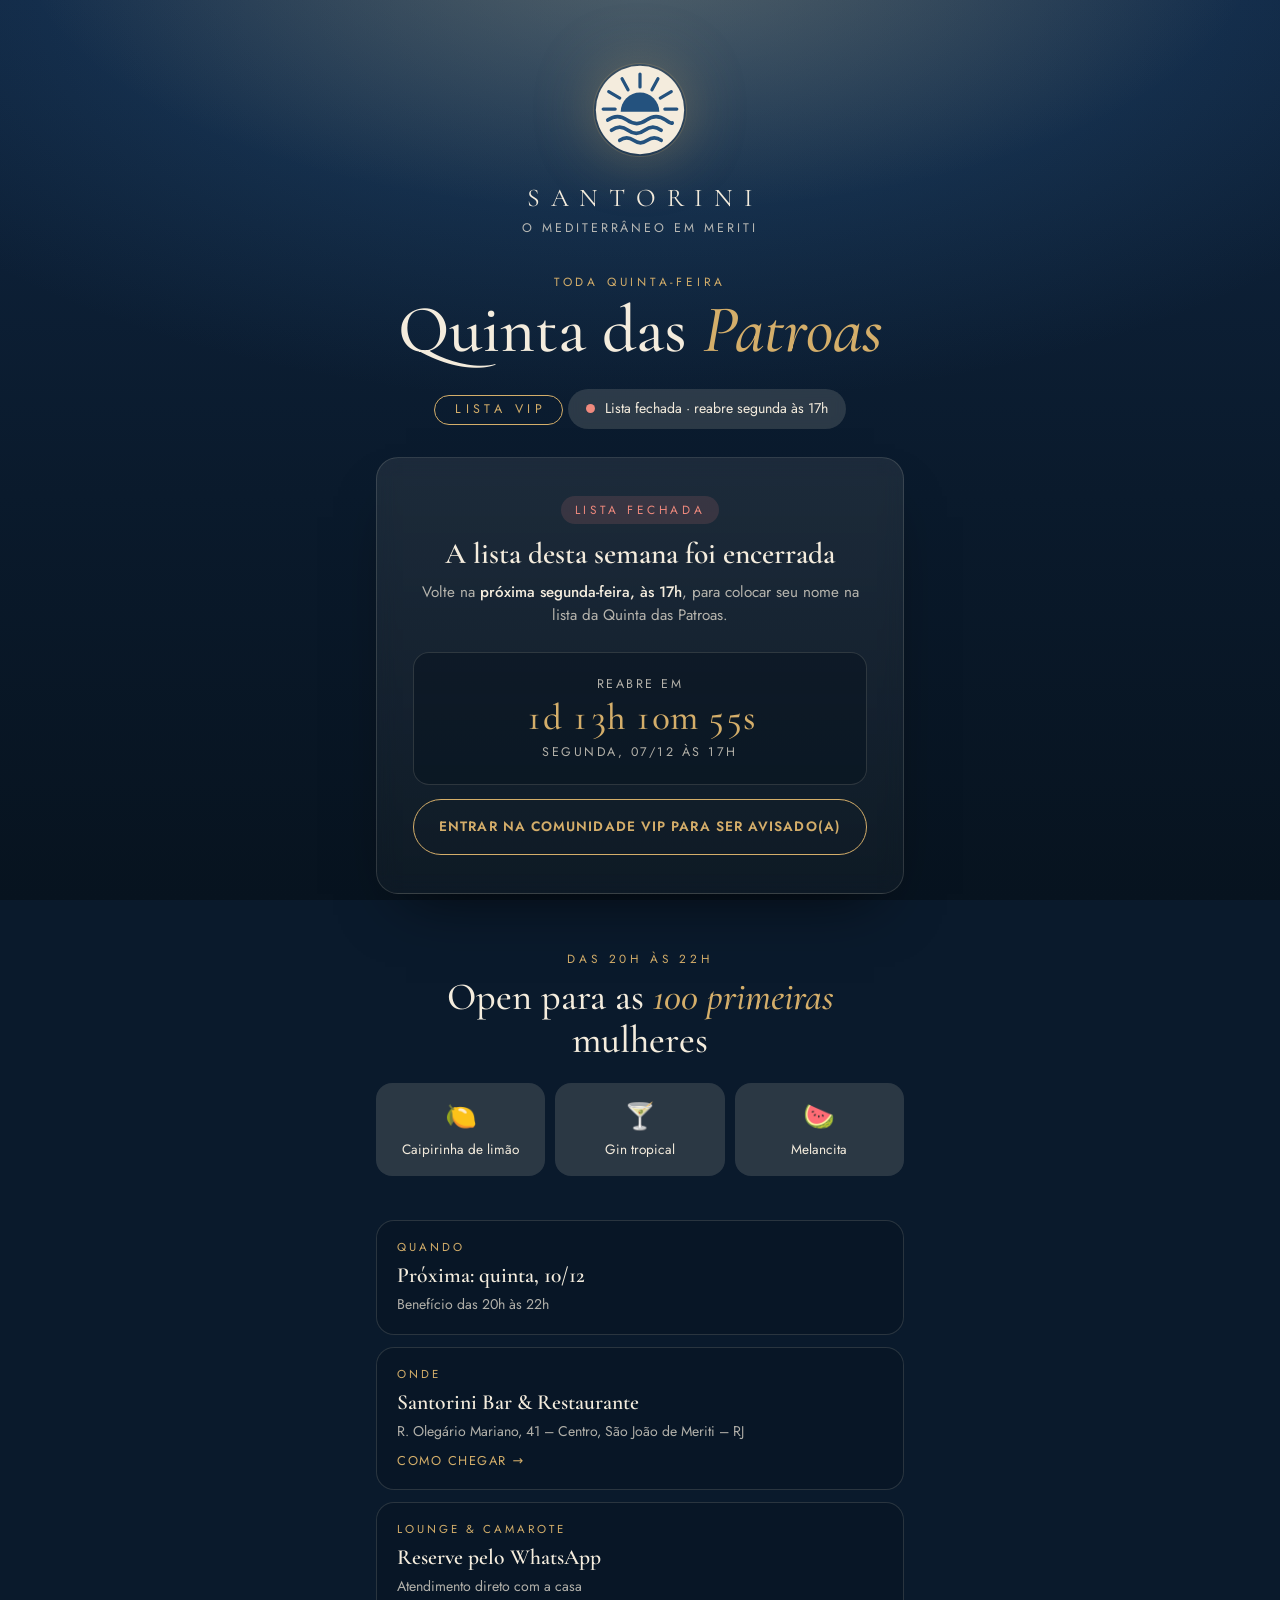
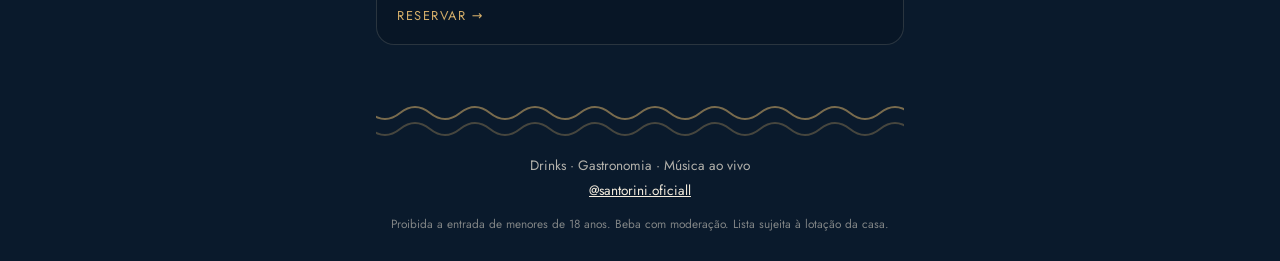
==== public/index.html @ 31199a1c "Landing page da Lista VIP Quinta das Patroas - Página com janela segunda 17h → quinta 19h (horário d" ====
<!doctype html>
<html lang="pt-BR">
<head>
  <meta charset="utf-8">
  <meta name="viewport" content="width=device-width, initial-scale=1, viewport-fit=cover">
  <title>Quinta das Patroas · Lista VIP · Santorini</title>
  <meta name="description" content="Coloque seu nome na Lista VIP da Quinta das Patroas no Santorini – O Mediterrâneo em Meriti. Open de drinks para as 100 primeiras mulheres das 20h às 22h.">
  <meta name="theme-color" content="#0A1A2C">
  <meta property="og:title" content="Quinta das Patroas · Lista VIP · Santorini">
  <meta property="og:description" content="Open de caipirinha, gin tropical e melancita para as 100 primeiras mulheres das 20h às 22h.">
  <meta property="og:type" content="website">
  <link rel="icon" href="assets/emblem.svg" type="image/svg+xml">
  <link rel="preconnect" href="https://fonts.googleapis.com">
  <link rel="preconnect" href="https://fonts.gstatic.com" crossorigin>
  <link href="https://fonts.googleapis.com/css2?family=Cormorant+Garamond:ital,wght@0,500;0,600;1,500;1,600&family=Jost:wght@300;400;500;600&display=swap" rel="stylesheet">
  <link rel="stylesheet" href="styles.css">
</head>
<body>
  <div class="sky" aria-hidden="true"></div>

  <main class="page">
    <!-- HERO -->
    <header class="hero">
      <img class="emblem" src="assets/emblem.svg" alt="Santorini" width="96" height="96">
      <p class="brand">Santorini</p>
      <p class="tagline">O Mediterrâneo em Meriti</p>

      <p class="eyebrow">Toda quinta-feira</p>
      <h1 class="title">Quinta das <em>Patroas</em></h1>
      <p class="subtitle">Lista VIP</p>

      <div class="status" id="status" data-state="loading" role="status" aria-live="polite">
        <span class="status-dot"></span>
        <span class="status-text" id="statusText">Verificando a lista…</span>
      </div>
    </header>

    <!-- CARD PRINCIPAL -->
    <section class="card" aria-labelledby="cardTitle">

      <!-- Lista aberta -->
      <div class="panel" id="panelOpen" hidden>
        <h2 class="card-title" id="cardTitle">Coloque seu nome na lista</h2>
        <p class="card-lead">Válido para <strong id="eventDateOpen">quinta-feira</strong>. Lista fecha <strong>quinta às 19h</strong>.</p>

        <form id="form" novalidate>
          <label class="field">
            <span>Nome completo</span>
            <input type="text" name="nome" id="nome" autocomplete="name" required minlength="5" maxlength="80" placeholder="Como está no seu documento">
            <small class="error" data-for="nome"></small>
          </label>

          <label class="field">
            <span>WhatsApp</span>
            <input type="tel" name="whatsapp" id="whatsapp" autocomplete="tel-national" inputmode="numeric" required placeholder="(21) 99999-9999">
            <small class="error" data-for="whatsapp"></small>
          </label>

          <label class="field">
            <span>Instagram <i>(opcional)</i></span>
            <input type="text" name="instagram" id="instagram" autocomplete="off" maxlength="40" placeholder="@seuperfil">
          </label>

          <fieldset class="field group">
            <legend>Vai levar acompanhante?</legend>
            <div class="seg">
              <label><input type="radio" name="acomp" value="nao" checked><span>Não, vou só</span></label>
              <label><input type="radio" name="acomp" value="sim"><span>Sim, vou levar</span></label>
            </div>
          </fieldset>

          <div class="acomp" id="acompBox" hidden>
            <div class="stepper-row">
              <span class="stepper-label">Quantos acompanhantes?</span>
              <div class="stepper">
                <button type="button" id="menos" aria-label="Diminuir">−</button>
                <output id="qtd" aria-live="polite">1</output>
                <button type="button" id="mais" aria-label="Aumentar">+</button>
              </div>
            </div>
            <p class="hint"><strong>Cada pessoa entra com o próprio nome na lista.</strong> Cadastre o nome completo de cada acompanhante — e, se puder, o WhatsApp de cada uma para a gente confirmar presença. É isso que garante o lugar de todo mundo na porta.</p>
            <div id="acompList"></div>
          </div>

          <label class="check">
            <input type="checkbox" name="maior" id="maior" required>
            <span>Tenho 18 anos ou mais e vou apresentar documento com foto na entrada.</span>
          </label>
          <small class="error" data-for="maior"></small>

          <!-- honeypot anti-robô -->
          <input type="text" name="empresa" id="empresa" tabindex="-1" autocomplete="off" class="hp" aria-hidden="true">

          <button type="submit" class="btn" id="submitBtn">
            <span class="btn-label">Quero meu nome na lista</span>
          </button>
          <p class="form-msg" id="formMsg" role="alert"></p>
        </form>

        <p class="countdown-line">Lista fecha em <span class="countdown" id="countdownOpen">--</span></p>
      </div>

      <!-- Sucesso -->
      <div class="panel" id="panelSuccess" hidden>
        <div class="seal" aria-hidden="true">✓</div>
        <h2 class="card-title">Seu nome está na lista!</h2>
        <p class="card-lead"><strong id="successName"></strong>, te esperamos na <strong id="eventDateSuccess">quinta-feira</strong>.</p>
        <div class="names" id="successList" hidden>
          <p class="names-title">Nomes confirmados</p>
          <ol id="successNames"></ol>
        </div>
        <a class="btn" id="shareBtn" href="#" target="_blank" rel="noopener" hidden>Avisar acompanhantes no WhatsApp</a>
        <ul class="notes">
          <li>Apresente <strong>documento oficial com foto</strong> na entrada.</li>
          <li>Open de drinks para as <strong>100 primeiras mulheres</strong> que chegarem <strong>das 20h às 22h</strong>.</li>
          <li>Chegue cedo — o benefício acaba quando as 100 primeiras entram.</li>
        </ul>
        <a class="btn btn-ghost" id="vipLink" href="#" target="_blank" rel="noopener">Entrar na Comunidade VIP</a>
      </div>

      <!-- Lista fechada -->
      <div class="panel" id="panelClosed" hidden>
        <p class="closed-badge">Lista fechada</p>
        <h2 class="card-title">A lista desta semana foi encerrada</h2>
        <p class="card-lead">Volte na <strong>próxima segunda-feira, às 17h</strong>, para colocar seu nome na lista da Quinta das Patroas.</p>
        <div class="reopen">
          <span class="reopen-label">Reabre em</span>
          <span class="countdown countdown-big" id="countdownClosed">--</span>
          <span class="reopen-date" id="reopenDate"></span>
        </div>
        <a class="btn btn-ghost" id="vipLinkClosed" href="#" target="_blank" rel="noopener">Entrar na Comunidade VIP para ser avisado(a)</a>
      </div>
    </section>

    <!-- BENEFÍCIO -->
    <section class="perk" aria-labelledby="perkTitle">
      <p class="eyebrow">Das 20h às 22h</p>
      <h2 class="section-title" id="perkTitle">Open para as <em>100 primeiras</em> mulheres</h2>
      <ul class="drinks">
        <li><span class="drink-icon" aria-hidden="true">🍋</span><span>Caipirinha de limão</span></li>
        <li><span class="drink-icon" aria-hidden="true">🍸</span><span>Gin tropical</span></li>
        <li><span class="drink-icon" aria-hidden="true">🍉</span><span>Melancita</span></li>
      </ul>
    </section>

    <!-- INFORMAÇÕES -->
    <section class="info" aria-label="Informações do evento">
      <div class="info-item">
        <span class="info-label">Quando</span>
        <span class="info-value" id="eventDateInfo">Quinta-feira</span>
        <span class="info-sub">Benefício das 20h às 22h</span>
      </div>
      <a class="info-item" id="mapLink" href="#" target="_blank" rel="noopener">
        <span class="info-label">Onde</span>
        <span class="info-value">Santorini Bar &amp; Restaurante</span>
        <span class="info-sub" id="addressText"></span>
        <span class="info-cta">Como chegar →</span>
      </a>
      <a class="info-item" id="reservaLink" href="#" target="_blank" rel="noopener">
        <span class="info-label">Lounge &amp; Camarote</span>
        <span class="info-value">Reserve pelo WhatsApp</span>
        <span class="info-sub">Atendimento direto com a casa</span>
        <span class="info-cta">Reservar →</span>
      </a>
    </section>

    <footer class="footer">
      <div class="waves" aria-hidden="true"></div>
      <p>Drinks · Gastronomia · Música ao vivo</p>
      <p><a id="igLink" href="#" target="_blank" rel="noopener">@santorini.oficiall</a></p>
      <p class="fine">Proibida a entrada de menores de 18 anos. Beba com moderação. Lista sujeita à lotação da casa.</p>
    </footer>
  </main>

  <script src="config.js"></script>
  <script src="script.js"></script>
</body>
</html>
---- public/styles.css ----
:root {
  --night: #0A1A2C;
  --night-2: #0F2540;
  --aegean: #24527E;
  --aegean-light: #3E78AE;
  --sand: #F4ECDD;
  --sand-dim: rgba(244, 236, 221, 0.72);
  --sand-faint: rgba(244, 236, 221, 0.14);
  --gold: #D4AE6A;
  --gold-soft: rgba(212, 174, 106, 0.18);
  --danger: #F08A7E;
  --ok: #8FD3A8;
  --radius: 22px;
  --serif: "Cormorant Garamond", Georgia, serif;
  --sans: "Jost", system-ui, -apple-system, Segoe UI, sans-serif;
}

* { box-sizing: border-box; }
html { -webkit-text-size-adjust: 100%; }
body {
  margin: 0;
  min-height: 100vh;
  background: var(--night);
  color: var(--sand);
  font-family: var(--sans);
  font-weight: 400;
  line-height: 1.55;
  overflow-x: hidden;
}

/* Céu noturno com o "sol" de Santorini ao fundo */
.sky {
  position: fixed;
  inset: 0;
  z-index: -1;
  background:
    radial-gradient(ellipse 70% 45% at 50% -8%, rgba(212, 174, 106, 0.30), transparent 70%),
    radial-gradient(ellipse 90% 60% at 50% 0%, rgba(62, 120, 174, 0.35), transparent 75%),
    linear-gradient(180deg, var(--night-2) 0%, var(--night) 55%, #07131F 100%);
}

.page {
  width: 100%;
  max-width: 560px;
  margin: 0 auto;
  padding: 40px 16px 24px;
}

/* HERO */
.hero { text-align: center; }
.emblem {
  width: 92px; height: 92px;
  border-radius: 50%;
  box-shadow: 0 0 0 1px var(--gold-soft), 0 0 60px rgba(212, 174, 106, 0.35);
  animation: rise 1.2s ease-out both;
}
.brand {
  margin: 14px 0 0;
  font-family: var(--serif);
  font-size: 1.6rem;
  letter-spacing: 0.42em;
  text-transform: uppercase;
  padding-left: 0.42em;
}
.tagline {
  margin: 2px 0 34px;
  font-size: 0.78rem;
  letter-spacing: 0.24em;
  text-transform: uppercase;
  color: var(--sand-dim);
}
.eyebrow {
  margin: 0;
  font-size: 0.74rem;
  letter-spacing: 0.32em;
  text-transform: uppercase;
  color: var(--gold);
}
.title {
  margin: 6px 0 0;
  font-family: var(--serif);
  font-weight: 500;
  font-size: clamp(2.8rem, 12vw, 4.2rem);
  line-height: 0.98;
}
.title em, .section-title em {
  font-style: italic;
  color: var(--gold);
}
.subtitle {
  display: inline-block;
  margin: 14px 0 0;
  padding: 4px 16px;
  border: 1px solid var(--gold);
  border-radius: 999px;
  font-size: 0.78rem;
  letter-spacing: 0.36em;
  text-transform: uppercase;
  padding-left: calc(16px + 0.36em);
  color: var(--gold);
}

.status {
  display: inline-flex;
  align-items: center;
  gap: 10px;
  margin-top: 26px;
  padding: 9px 18px;
  border-radius: 999px;
  background: var(--sand-faint);
  font-size: 0.88rem;
  backdrop-filter: blur(6px);
}
.status-dot {
  width: 9px; height: 9px;
  border-radius: 50%;
  background: var(--sand-dim);
}
.status[data-state="open"] .status-dot { background: var(--ok); box-shadow: 0 0 0 0 rgba(143,211,168,.6); animation: pulse 2s infinite; }
.status[data-state="closed"] .status-dot { background: var(--danger); }

/* CARD */
.card {
  margin-top: 28px;
  padding: 30px 22px;
  border-radius: var(--radius);
  background: linear-gradient(180deg, rgba(244, 236, 221, 0.08), rgba(244, 236, 221, 0.03));
  border: 1px solid var(--sand-faint);
  box-shadow: 0 30px 60px -30px rgba(0, 0, 0, 0.7);
  backdrop-filter: blur(10px);
}
.panel { animation: fade .45s ease both; }
.card-title {
  margin: 0;
  font-family: var(--serif);
  font-weight: 600;
  font-size: 1.85rem;
  line-height: 1.1;
  text-align: center;
}
.card-lead {
  margin: 10px 0 24px;
  text-align: center;
  color: var(--sand-dim);
  font-size: 0.95rem;
}
.card-lead strong { color: var(--sand); font-weight: 500; }

.field { display: block; margin-bottom: 16px; }
.field > span {
  display: block;
  margin-bottom: 6px;
  font-size: 0.74rem;
  letter-spacing: 0.18em;
  text-transform: uppercase;
  color: var(--sand-dim);
}
.field i { font-style: normal; text-transform: none; letter-spacing: 0; opacity: .7; }
.field input {
  width: 100%;
  padding: 14px 16px;
  border-radius: 14px;
  border: 1px solid rgba(244, 236, 221, 0.22);
  background: rgba(7, 19, 31, 0.55);
  color: var(--sand);
  font: inherit;
  font-size: 1rem;
  transition: border-color .2s, box-shadow .2s;
}
.field input::placeholder { color: rgba(244, 236, 221, 0.35); }
.field input:focus {
  outline: none;
  border-color: var(--gold);
  box-shadow: 0 0 0 3px var(--gold-soft);
}
.field input[aria-invalid="true"] { border-color: var(--danger); }

.check {
  display: flex;
  gap: 12px;
  align-items: flex-start;
  margin: 6px 0 4px;
  font-size: 0.88rem;
  color: var(--sand-dim);
  cursor: pointer;
}
.check input {
  flex: none;
  width: 20px; height: 20px;
  margin-top: 2px;
  accent-color: var(--gold);
}
.error { display: block; min-height: 1em; margin-top: 4px; font-size: 0.8rem; color: var(--danger); }
.hp { position: absolute; left: -9999px; width: 1px; height: 1px; opacity: 0; }

.btn {
  display: flex;
  align-items: center;
  justify-content: center;
  width: 100%;
  min-height: 56px;
  margin-top: 14px;
  padding: 14px 20px;
  border: 0;
  border-radius: 999px;
  background: linear-gradient(135deg, #E6C78C, var(--gold) 55%, #B98F48);
  color: var(--night);
  font: inherit;
  font-weight: 600;
  font-size: 0.92rem;
  letter-spacing: 0.16em;
  text-transform: uppercase;
  text-decoration: none;
  text-align: center;
  cursor: pointer;
  box-shadow: 0 14px 30px -12px rgba(212, 174, 106, 0.7);
  transition: transform .15s, filter .2s;
}
.btn:hover { filter: brightness(1.06); }
.btn:active { transform: scale(.98); }
.btn[disabled] { opacity: .6; cursor: progress; }
.btn-ghost {
  background: transparent;
  color: var(--gold);
  border: 1px solid var(--gold);
  box-shadow: none;
  letter-spacing: 0.08em;
  font-size: 0.85rem;
}
.form-msg { min-height: 1.2em; margin: 12px 0 0; text-align: center; font-size: 0.9rem; color: var(--danger); }

.countdown-line {
  margin: 22px 0 0;
  text-align: center;
  font-size: 0.82rem;
  color: var(--sand-dim);
}
.countdown { font-variant-numeric: tabular-nums; color: var(--sand); font-weight: 500; }

/* Sucesso */
.seal {
  width: 64px; height: 64px;
  margin: 0 auto 16px;
  display: grid; place-items: center;
  border-radius: 50%;
  background: var(--gold);
  color: var(--night);
  font-size: 1.8rem;
  font-weight: 600;
  box-shadow: 0 0 40px rgba(212, 174, 106, .5);
}
.notes { margin: 0 0 10px; padding: 0; list-style: none; }
.notes li {
  position: relative;
  padding: 10px 0 10px 26px;
  border-top: 1px solid var(--sand-faint);
  font-size: 0.92rem;
  color: var(--sand-dim);
}
.notes li::before { content: "✦"; position: absolute; left: 2px; color: var(--gold); }
.notes strong { color: var(--sand); font-weight: 500; }

/* Fechada */
.closed-badge {
  width: max-content;
  margin: 0 auto 14px;
  padding: 5px 14px;
  border-radius: 999px;
  background: rgba(240, 138, 126, 0.14);
  color: var(--danger);
  font-size: 0.74rem;
  letter-spacing: 0.3em;
  text-transform: uppercase;
}
.reopen {
  display: grid;
  gap: 4px;
  justify-items: center;
  margin: 0 0 10px;
  padding: 22px 12px;
  border-radius: 16px;
  background: rgba(7, 19, 31, 0.5);
  border: 1px solid var(--sand-faint);
}
.reopen-label, .reopen-date { font-size: 0.78rem; letter-spacing: 0.2em; text-transform: uppercase; color: var(--sand-dim); }
.countdown-big { font-family: var(--serif); font-size: 2.3rem; line-height: 1.1; color: var(--gold); }

/* BENEFÍCIO */
.perk { margin-top: 56px; text-align: center; }
.section-title {
  margin: 8px 0 22px;
  font-family: var(--serif);
  font-weight: 500;
  font-size: clamp(1.9rem, 7.5vw, 2.4rem);
  line-height: 1.1;
}
.drinks {
  display: grid;
  grid-template-columns: repeat(3, 1fr);
  gap: 10px;
  margin: 0;
  padding: 0;
  list-style: none;
}
.drinks li {
  display: grid;
  gap: 8px;
  justify-items: center;
  padding: 18px 8px;
  border-radius: 16px;
  background: var(--sand-faint);
  font-size: 0.85rem;
  line-height: 1.25;
}
.drink-icon { font-size: 1.6rem; }

/* INFO */
.info { display: grid; gap: 12px; margin-top: 44px; }
.info-item {
  display: grid;
  gap: 2px;
  padding: 18px 20px;
  border-radius: 18px;
  border: 1px solid var(--sand-faint);
  background: rgba(7, 19, 31, 0.4);
  color: inherit;
  text-decoration: none;
  transition: border-color .2s;
}
a.info-item:hover { border-color: var(--gold); }
.info-label { font-size: 0.72rem; letter-spacing: 0.26em; text-transform: uppercase; color: var(--gold); }
.info-value { font-family: var(--serif); font-size: 1.35rem; font-weight: 600; }
.info-sub { font-size: 0.88rem; color: var(--sand-dim); }
.info-cta { margin-top: 6px; font-size: 0.8rem; letter-spacing: 0.12em; text-transform: uppercase; color: var(--gold); }

/* FOOTER */
.footer {
  margin-top: 56px;
  text-align: center;
  font-size: 0.85rem;
  color: var(--sand-dim);
}
.footer p { margin: 4px 0; }
.footer a { color: var(--sand); }
.footer .fine { margin-top: 14px; font-size: 0.74rem; opacity: .7; }
.waves {
  height: 36px;
  margin-bottom: 18px;
  background: url("data:image/svg+xml,%3Csvg xmlns='http://www.w3.org/2000/svg' width='120' height='36' viewBox='0 0 120 36'%3E%3Cg fill='none' stroke='%23D4AE6A' stroke-opacity='.55' stroke-width='2' stroke-linecap='round'%3E%3Cpath d='M0 12c10-8 20-8 30 0s20 8 30 0 20-8 30 0 20 8 30 0'/%3E%3Cpath d='M0 28c10-8 20-8 30 0s20 8 30 0 20-8 30 0 20 8 30 0' stroke-opacity='.3'/%3E%3C/g%3E%3C/svg%3E") repeat-x center / 120px 36px;
}

@keyframes rise { from { opacity: 0; transform: translateY(14px); } to { opacity: 1; transform: none; } }
@keyframes fade { from { opacity: 0; transform: translateY(6px); } to { opacity: 1; transform: none; } }
@keyframes pulse {
  0% { box-shadow: 0 0 0 0 rgba(143, 211, 168, .6); }
  70% { box-shadow: 0 0 0 9px rgba(143, 211, 168, 0); }
  100% { box-shadow: 0 0 0 0 rgba(143, 211, 168, 0); }
}
@media (prefers-reduced-motion: reduce) {
  *, *::before, *::after { animation: none !important; transition: none !important; }
}
@media (min-width: 600px) {
  .page { padding-top: 64px; }
  .card { padding: 38px 36px; }
}

/* Acompanhantes */
.group { border: 0; padding: 0; margin: 4px 0 16px; }
.group legend {
  padding: 0; margin-bottom: 8px;
  font-size: 0.74rem; letter-spacing: 0.18em; text-transform: uppercase; color: var(--sand-dim);
}
.seg { display: grid; grid-template-columns: 1fr 1fr; gap: 8px; }
.seg label { position: relative; cursor: pointer; }
.seg input { position: absolute; opacity: 0; inset: 0; }
.seg span {
  display: block; padding: 13px 10px; text-align: center;
  border-radius: 14px; border: 1px solid rgba(244, 236, 221, 0.22);
  background: rgba(7, 19, 31, 0.55); font-size: 0.92rem; transition: all .2s;
}
.seg input:checked + span { border-color: var(--gold); background: var(--gold-soft); color: var(--gold); }
.seg input:focus-visible + span { box-shadow: 0 0 0 3px var(--gold-soft); }

.acomp { margin: 0 0 12px; padding: 18px 16px 4px; border-radius: 16px; border: 1px dashed rgba(212, 174, 106, 0.45); animation: fade .35s ease both; }
.stepper-row { display: flex; align-items: center; justify-content: space-between; gap: 12px; }
.stepper-label { font-size: 0.9rem; }
.stepper { display: flex; align-items: center; gap: 4px; }
.stepper button {
  width: 40px; height: 40px; border-radius: 50%;
  border: 1px solid var(--gold); background: transparent; color: var(--gold);
  font-size: 1.3rem; line-height: 1; cursor: pointer;
}
.stepper button:disabled { opacity: .3; cursor: default; }
.stepper output { min-width: 32px; text-align: center; font-family: var(--serif); font-size: 1.6rem; }
.hint { margin: 14px 0 16px; font-size: 0.85rem; color: var(--sand-dim); }
.hint strong { color: var(--gold); font-weight: 500; }
.guest { padding-top: 14px; border-top: 1px solid var(--sand-faint); }
.guest-title { margin: 0 0 10px; font-family: var(--serif); font-size: 1.15rem; color: var(--gold); }

.names { margin: 0 0 18px; padding: 14px 18px; border-radius: 14px; background: rgba(7, 19, 31, 0.5); }
.names-title { margin: 0 0 6px; font-size: 0.72rem; letter-spacing: 0.24em; text-transform: uppercase; color: var(--gold); }
.names ol { margin: 0; padding-left: 20px; }
.names li { padding: 2px 0; }
#shareBtn { margin: 0 0 18px; }
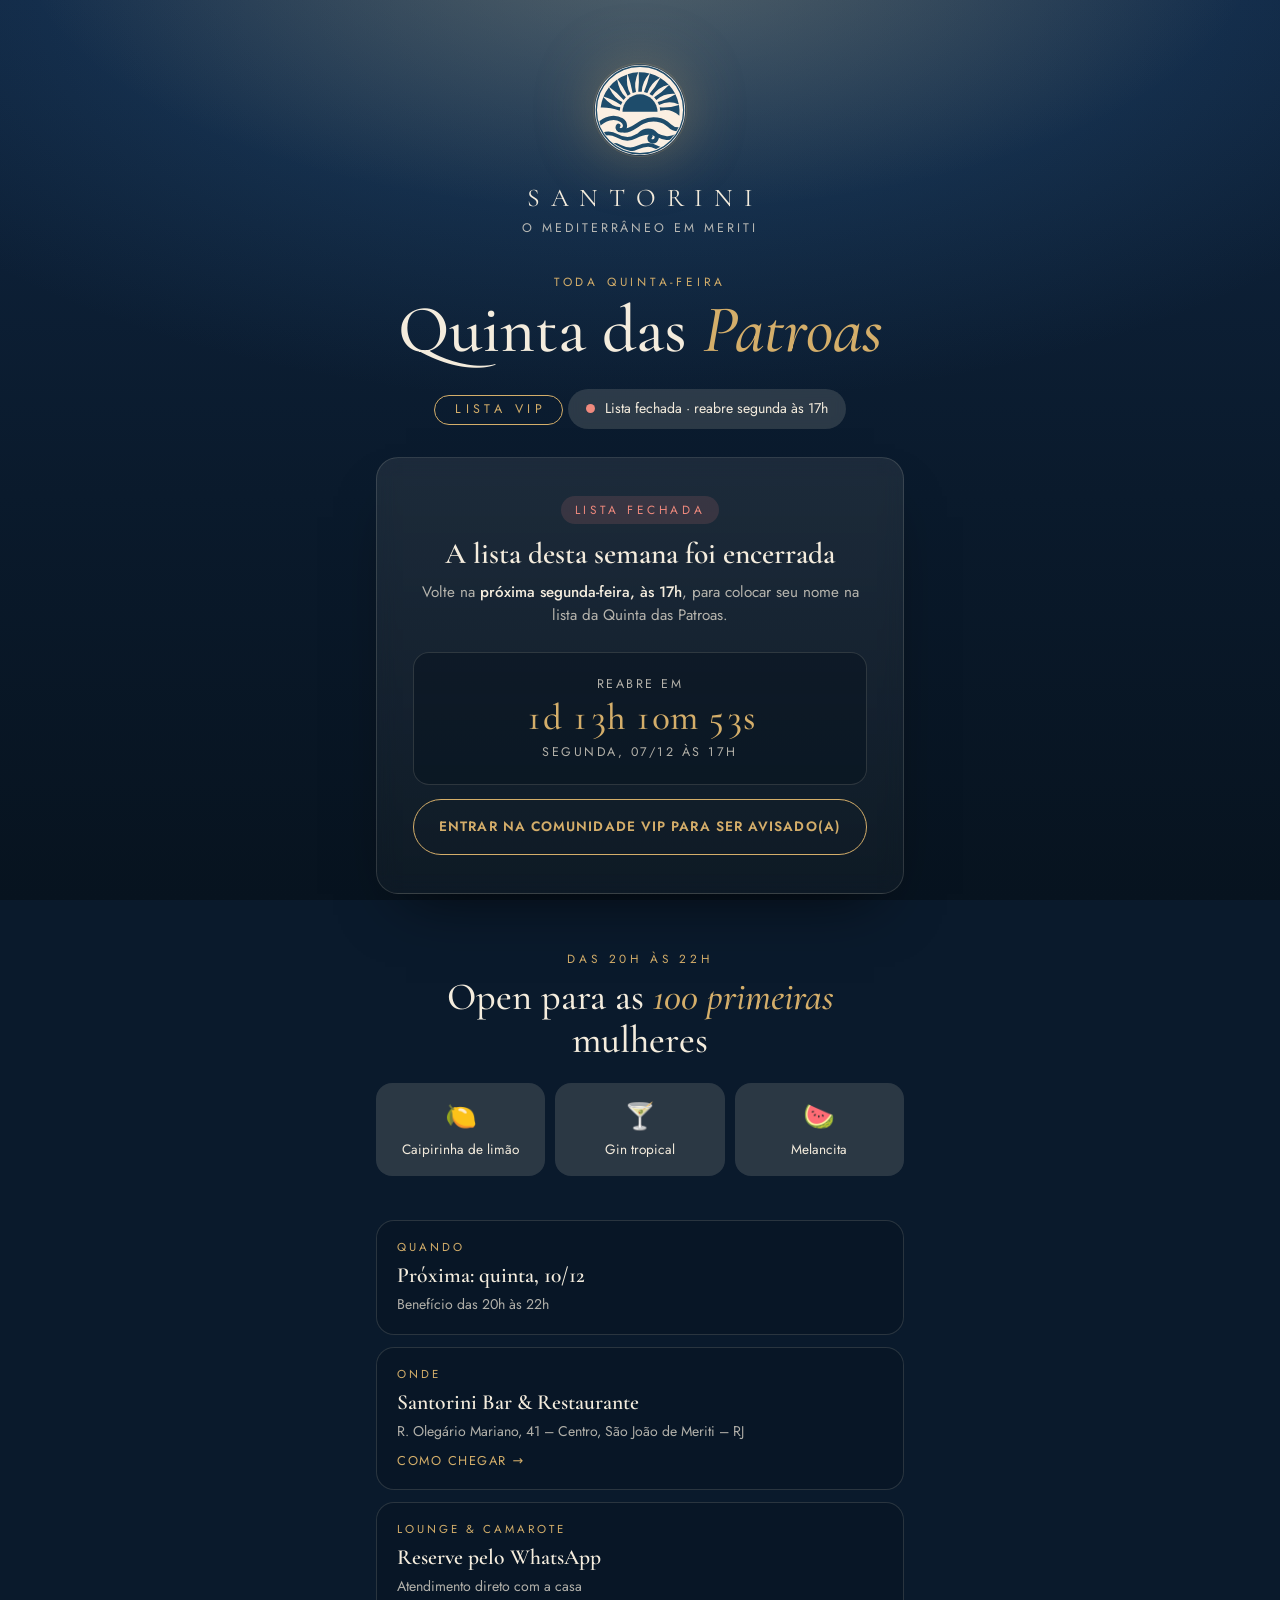
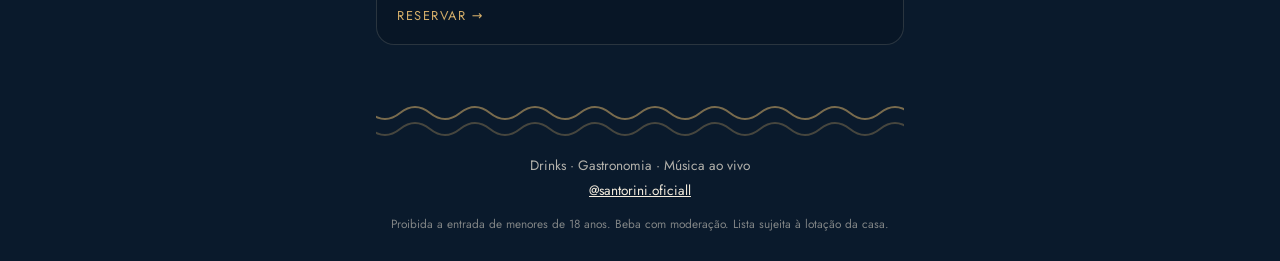
==== commit fb8380b6: "Pixel da Meta, emblema mais fiel ao logo e Apps Script independente - Pixel 35334406829517813 config" ====
--- a/public/index.html
+++ b/public/index.html
@@ -16,6 +16,7 @@
   <link rel="stylesheet" href="styles.css">
 </head>
 <body>
+  <noscript><img height="1" width="1" style="display:none" alt="" src="https://www.facebook.com/tr?id=35334406829517813&ev=PageView&noscript=1"></noscript>
   <div class="sky" aria-hidden="true"></div>
 
   <main class="page">
